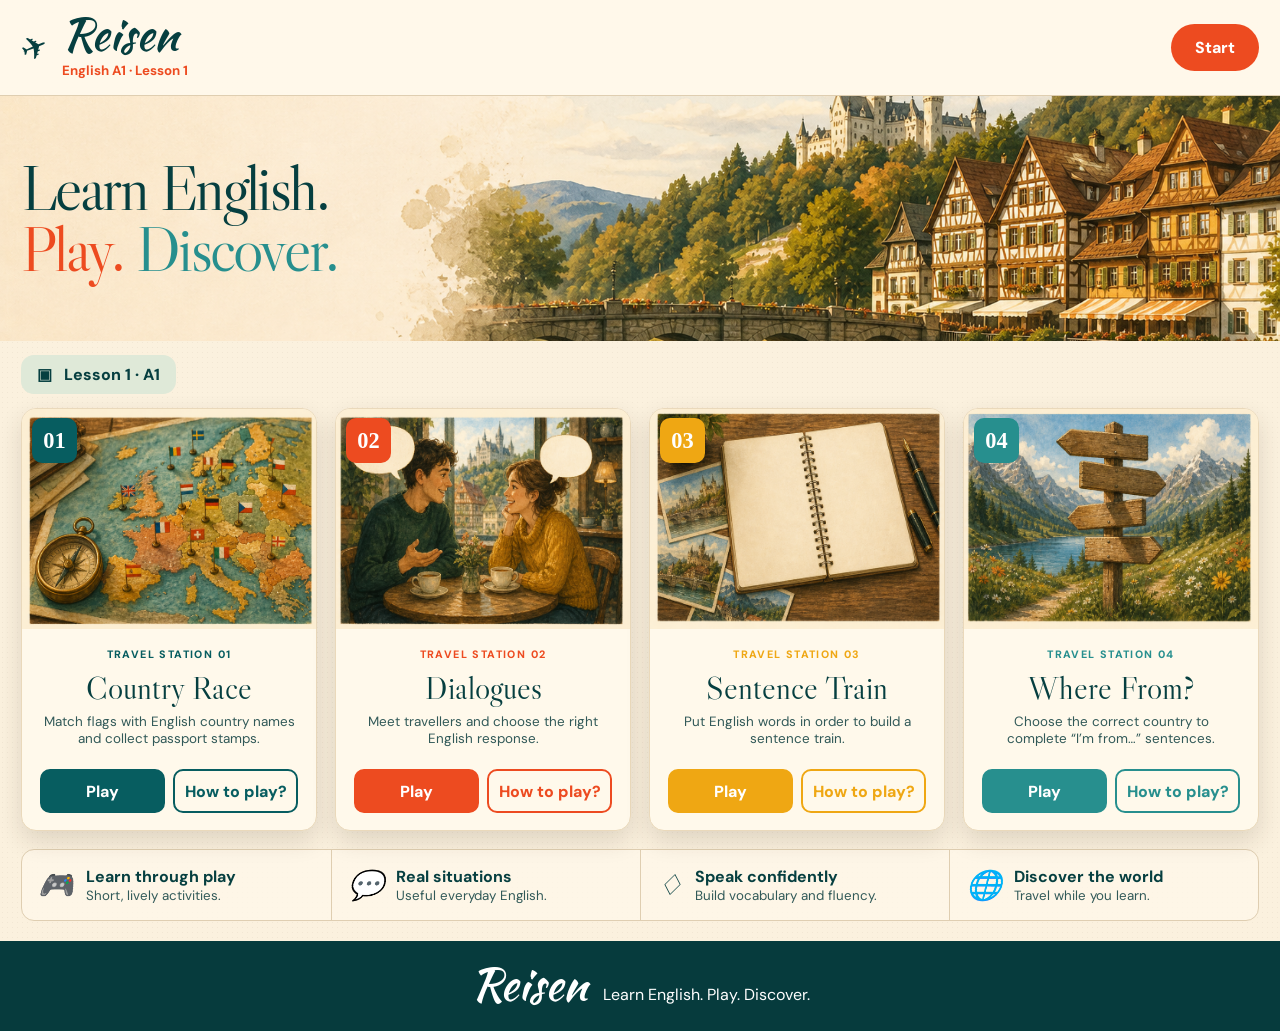
==== english-game/index.html @ 7abf274a "Implement Reisen English learning game" ====
<!doctype html><html lang="en"><head><meta charset="utf-8"><meta name="viewport" content="width=device-width,initial-scale=1"><title>Reisen — Learn English. Play. Discover.</title>
<style>
@import url('https://fonts.googleapis.com/css2?family=DM+Sans:wght@400;600;700;800&family=Libre+Caslon+Display&family=Kaushan+Script&display=swap');
:root{--ink:#063f40;--orange:#ed4b20;--gold:#efa713;--teal:#278f8e;--paper:#fbf1de;--cream:#fff9eb;--line:#dfceb1;--accent:#075d60;--shadow:0 10px 25px #32261424}*{box-sizing:border-box}body{margin:0;color:var(--ink);background:var(--paper);font-family:"DM Sans",sans-serif;background-image:radial-gradient(#5035140d .7px,transparent .7px);background-size:5px 5px}button,a{font:inherit}button{cursor:pointer}.wrap{width:min(1380px,calc(100% - 42px));margin:auto}.topbar{height:96px;border-bottom:1px solid var(--line);background:#fff9ebed}.nav{height:100%;display:flex;align-items:center;justify-content:space-between}.logo{display:flex;align-items:center;gap:14px;text-decoration:none;color:inherit}.plane{font-size:2rem;transform:rotate(-22deg)}.wordmark{font:2.8rem/.8 "Kaushan Script",cursive}.lesson{display:block;margin-top:7px;color:var(--orange);font-weight:700}.nav-start,.primary{border:0;border-radius:99px;color:white;background:var(--orange);padding:13px 24px;font-weight:800}.hero{height:245px;background:url('assets/reisen-town-hero.png') center/cover}.hero .wrap{height:100%;display:flex;align-items:center}.hero h1{margin:0;font:clamp(3rem,5vw,5.5rem)/.94 "Libre Caslon Display",serif;letter-spacing:-.04em}.hero em{color:var(--orange);font-style:normal}.hero span{color:var(--teal)}.level{display:inline-block;margin:14px 0;padding:9px 16px;border-radius:13px;background:#dfe9d8;font-weight:800}.games{display:grid;grid-template-columns:repeat(4,1fr);gap:18px}.card{position:relative;border:1px solid #ead9bb;border-radius:15px;background:var(--cream);box-shadow:var(--shadow);overflow:hidden}.num{position:absolute;z-index:2;top:9px;left:10px;display:grid;place-items:center;width:45px;height:45px;border-radius:10px;color:#fff;background:var(--card);font:700 1.4rem Georgia}.art{height:220px;background-image:url('assets/game-cards-sheet.png');background-size:200% 200%;background-position:var(--pos)}.card-body{padding:13px 18px 17px;text-align:center}.station{color:var(--card);font-size:.67rem;font-weight:800;letter-spacing:.13em}.card h2{margin:5px 0;font:2rem "Libre Caslon Display",serif}.card p{min-height:3.2em;margin:5px 0 13px;color:#315958;font-size:.84rem}.card-actions{display:grid;grid-template-columns:1fr 1fr;gap:8px}.card button{min-height:44px;border:2px solid var(--card);border-radius:10px;font-weight:800;background:transparent;color:var(--card)}.card button.play{color:#fff;background:var(--card)}.benefits{display:grid;grid-template-columns:repeat(4,1fr);margin:18px auto;border:1px solid var(--line);border-radius:13px;background:#fff9ebb8}.benefit{display:flex;gap:12px;align-items:center;padding:16px}.benefit+.benefit{border-left:1px solid var(--line)}.benefit i{font-size:1.8rem}.benefit small{display:block;color:#315958}.footer{margin-top:20px;padding:25px;text-align:center;color:#fff;background:#063b3d}.overlay{position:fixed;z-index:20;inset:0;display:grid;place-items:center;padding:18px;background:#032627a8}.overlay[hidden]{display:none}.modal,.game{width:min(760px,100%);max-height:calc(100vh - 36px);overflow:auto;border-radius:20px;background:var(--cream);box-shadow:0 25px 70px #0005}.modal{padding:28px}.modal h2,.game h1{font:2.5rem/1 "Libre Caslon Display",serif}.steps{display:grid;grid-template-columns:1fr 1fr;gap:10px}.steps div{padding:13px;border:1px solid var(--line);border-radius:12px;background:#fff}.steps b{color:var(--accent)}.modal-actions{display:flex;justify-content:flex-end;gap:10px;margin-top:18px}.secondary{border:2px solid var(--accent);border-radius:99px;color:var(--accent);background:transparent;padding:11px 20px;font-weight:800}.game-head{display:flex;align-items:center;justify-content:space-between;padding:18px 22px;color:#fff;background:var(--accent)}.game-head h1{margin:0;font-size:2rem}.close{border:1px solid #fff8;border-radius:50%;width:40px;height:40px;color:#fff;background:transparent;font-size:1.35rem}.game-body{padding:25px}.progress{height:10px;border-radius:9px;background:#ead9bb;overflow:hidden}.progress i{display:block;height:100%;width:0;background:var(--accent);transition:.3s}.score{display:flex;justify-content:space-between;margin:12px 0;font-weight:800}.prompt{min-height:120px;display:grid;place-items:center;text-align:center;margin:16px 0;padding:22px;border:1px solid var(--line);border-radius:16px;background:#fff}.prompt .flag{font-size:4rem}.prompt h2{margin:8px 0;font:2rem "Libre Caslon Display",serif}.answers{display:grid;grid-template-columns:1fr 1fr;gap:10px}.answers button,.word{min-height:50px;border:2px solid var(--accent);border-radius:11px;color:var(--ink);background:#fff;font-weight:700}.answers button.good{color:#fff;background:#278f62}.answers button.bad{color:#fff;background:#c74335}.feedback{min-height:28px;margin:15px 0 0;text-align:center;font-weight:800}.wordbank,.sentence{display:flex;flex-wrap:wrap;justify-content:center;gap:8px;min-height:62px;padding:10px;border:1px dashed var(--line);border-radius:12px}.sentence{margin-bottom:12px;background:#fff}.word{padding:9px 14px}.result{text-align:center;padding:35px}.result .trophy{font-size:4rem}.result h2{font:2.5rem "Libre Caslon Display",serif}.result-actions{display:flex;justify-content:center;gap:10px}.passport{display:flex;gap:8px;justify-content:center;flex-wrap:wrap;margin:12px}.stamp{padding:8px 12px;border:2px solid var(--accent);border-radius:50%;font-size:.75rem;font-weight:800}
@media(max-width:900px){.games{grid-template-columns:1fr 1fr}.benefits{grid-template-columns:1fr 1fr}.benefit:nth-child(3){border-left:0}}@media(max-width:560px){.wrap{width:calc(100% - 24px)}.topbar{height:78px}.wordmark{font-size:2.2rem}.lesson,.plane{display:none}.hero{height:310px;position:relative}.hero:after{content:"";position:absolute;inset:0;background:#fbf1dec4}.hero h1{position:relative;z-index:1;font-size:3.3rem}.games,.benefits,.answers,.steps{grid-template-columns:1fr}.benefit+.benefit{border-left:0;border-top:1px solid var(--line)}.art{height:240px}.card-actions{grid-template-columns:1fr}.modal-actions,.result-actions{flex-direction:column}}
</style></head><body>
<header class="topbar"><div class="nav wrap"><a class="logo" href="#"><span class="plane">✈</span><span><b class="wordmark">Reisen</b><small class="lesson">English A1 · Lesson 1</small></span></a><button class="nav-start" data-scroll>Start</button></div></header>
<main><section class="hero"><div class="wrap"><h1>Learn English.<br><em>Play.</em> <span>Discover.</span></h1></div></section><section class="wrap" id="games"><div class="level">▣ &nbsp; Lesson 1 · A1</div><div class="games">
<article class="card" style="--card:#075d60;--pos:0% 0%"><span class="num">01</span><div class="art"></div><div class="card-body"><span class="station">TRAVEL STATION 01</span><h2>Country Race</h2><p>Match flags with English country names and collect passport stamps.</p><div class="card-actions"><button class="play" data-game="country">Play</button><button data-help="country">How to play?</button></div></div></article>
<article class="card" style="--card:#ed4b20;--pos:100% 0%"><span class="num">02</span><div class="art"></div><div class="card-body"><span class="station">TRAVEL STATION 02</span><h2>Dialogues</h2><p>Meet travellers and choose the right English response.</p><div class="card-actions"><button class="play" data-game="dialogue">Play</button><button data-help="dialogue">How to play?</button></div></div></article>
<article class="card" style="--card:#efa713;--pos:0% 100%"><span class="num">03</span><div class="art"></div><div class="card-body"><span class="station">TRAVEL STATION 03</span><h2>Sentence Train</h2><p>Put English words in order to build a sentence train.</p><div class="card-actions"><button class="play" data-game="sentence">Play</button><button data-help="sentence">How to play?</button></div></div></article>
<article class="card" style="--card:#278f8e;--pos:100% 100%"><span class="num">04</span><div class="art"></div><div class="card-body"><span class="station">TRAVEL STATION 04</span><h2>Where From?</h2><p>Choose the correct country to complete “I’m from…” sentences.</p><div class="card-actions"><button class="play" data-game="origin">Play</button><button data-help="origin">How to play?</button></div></div></article>
</div></section><section class="benefits wrap"><div class="benefit"><i>🎮</i><div><b>Learn through play</b><small>Short, lively activities.</small></div></div><div class="benefit"><i>💬</i><div><b>Real situations</b><small>Useful everyday English.</small></div></div><div class="benefit"><i>♢</i><div><b>Speak confidently</b><small>Build vocabulary and fluency.</small></div></div><div class="benefit"><i>🌐</i><div><b>Discover the world</b><small>Travel while you learn.</small></div></div></section></main>
<footer class="footer"><b class="wordmark">Reisen</b>　Learn English. Play. Discover.</footer>
<div class="overlay" id="help" hidden><section class="modal" role="dialog" aria-modal="true"><h2 id="helpTitle"></h2><div class="steps" id="helpSteps"></div><p><b>Your goal:</b> <span id="helpGoal"></span></p><div class="modal-actions"><button class="secondary" data-close-help>Close</button><button class="primary" id="helpPlay">Start game</button></div></section></div>
<div class="overlay" id="gameOverlay" hidden><section class="game" role="dialog" aria-modal="true"><header class="game-head"><h1 id="gameTitle"></h1><button class="close" data-close-game aria-label="Close game">×</button></header><div class="game-body"><div class="progress"><i id="bar"></i></div><div class="score"><span id="round"></span><span>★ <b id="score">0</b></span></div><div id="playArea"></div></div></section></div>
<script>
const DATA={country:{title:'Country Race',accent:'#075d60',goal:'Name all nine countries and fill your passport.',steps:['Look at the flag.','Choose its English country name.','Build a correct-answer streak.','Collect every passport stamp.']},dialogue:{title:'Dialogues',accent:'#ed4b20',goal:'Complete ten short conversations.',steps:['Meet a new person.','Read what they say.','Choose the natural reply.','Continue to the next encounter.']},sentence:{title:'Sentence Train',accent:'#efa713',goal:'Build ten correct English sentences.',steps:['Read the instruction.','Choose words in order.','Check your sentence train.','Fix it or travel onward.']},origin:{title:'Where From?',accent:'#278f8e',goal:'Complete sentences about countries of origin.',steps:['Read the question.','Look at the flag.','Choose the correct sentence.','Load the suitcase and continue.']}};
const countries=[['🇩🇪','Germany'],['🇦🇹','Austria'],['🇨🇭','Switzerland'],['🇫🇷','France'],['🇪🇸','Spain'],['🇹🇷','Turkey'],['🇪🇷','Eritrea'],['🇿🇦','South Africa'],['🇺🇸','the USA']];
const dialogues=[['Hello!',['Hello!','Good night!','Goodbye!'],'Hello!'],['Good morning!',['Good morning!','Good evening!','Bye!'],'Good morning!'],['What is your name?',['My name is Anna.',"I’m from Spain.","I’m fine, thanks."],'My name is Anna.'],['Who are you?',["I’m Max.","I’m from Germany.",'Great!'],"I’m Max."],['Where are you from?',["I’m from Switzerland.","I’m Miriam.",'Not so good.'],"I’m from Switzerland."],['How are you?',["I’m very well, thanks.","I’m from France.",'Good morning!'],"I’m very well, thanks."],['Goodbye!',['Goodbye!','Hello!','Great!'],'Goodbye!']];
const sentences=['My name is Miriam.','I am Max.','I come from Germany.','I come from Austria.','She comes from France.','He comes from Spain.','I learn English.','This is Anna.','Where are you from?','How are you today?'];
let current='',items=[],index=0,points=0,streak=0,selected=[];const $=s=>document.querySelector(s),shuffle=a=>[...a].sort(()=>Math.random()-.5);
$('[data-scroll]').onclick=()=>$('#games').scrollIntoView({behavior:'smooth'});document.querySelectorAll('[data-help]').forEach(b=>b.onclick=()=>openHelp(b.dataset.help));document.querySelectorAll('[data-game]').forEach(b=>b.onclick=()=>start(b.dataset.game));
function openHelp(k){const d=DATA[k];current=k;$('#helpTitle').textContent=d.title;$('#helpSteps').innerHTML=d.steps.map((x,i)=>`<div><b>${String(i+1).padStart(2,'0')}</b><br>${x}</div>`).join('');$('#helpGoal').textContent=d.goal;$('#helpPlay').style.background=d.accent;$('#help').hidden=false}
$('[data-close-help]').onclick=()=>$('#help').hidden=true;$('#helpPlay').onclick=()=>{$('#help').hidden=true;start(current)};$('[data-close-game]').onclick=()=>$('#gameOverlay').hidden=true;
function start(k){current=k;index=points=streak=0;selected=[];items=k==='country'?shuffle(countries):k==='dialogue'?Array.from({length:10},()=>dialogues[Math.floor(Math.random()*dialogues.length)]):k==='sentence'?shuffle(sentences):shuffle(countries);document.documentElement.style.setProperty('--accent',DATA[k].accent);$('#gameTitle').textContent=DATA[k].title;$('#gameOverlay').hidden=false;render()}
function render(){if(index>=items.length)return finish();$('#bar').style.width=`${index/items.length*100}%`;$('#round').textContent=`Round ${index+1} / ${items.length}`;$('#score').textContent=points;selected=[];current==='country'?renderCountry():current==='dialogue'?renderDialogue():current==='sentence'?renderSentence():renderOrigin()}
function wrap(prompt,answers){$('#playArea').innerHTML=`<div class="prompt">${prompt}</div><div class="answers">${answers.map(x=>`<button>${x}</button>`).join('')}</div><div class="feedback"></div>`;return [...document.querySelectorAll('.answers button')]}
function renderCountry(){const item=items[index],wrong=shuffle(countries.filter(x=>x[1]!==item[1])).slice(0,3).map(x=>x[1]),btns=wrap(`<div><div class="flag">${item[0]}</div><h2>Which country is this?</h2></div>`,shuffle([item[1],...wrong]));btns.forEach(b=>b.onclick=()=>answer(b,b.textContent===item[1],item[1]))}
function renderDialogue(){const item=items[index],btns=wrap(`<div><div class="flag">💬</div><h2>${item[0]}</h2><p>What do you say?</p></div>`,shuffle(item[1]));btns.forEach(b=>b.onclick=()=>answer(b,b.textContent===item[2],item[2]))}
function renderOrigin(){const item=items[index],correct=`I’m from ${item[1]}.`,wrong=shuffle(countries.filter(x=>x[1]!==item[1])).slice(0,3).map(x=>`I’m from ${x[1]}.`),btns=wrap(`<div><div class="flag">${item[0]}</div><h2>Where are you from?</h2></div>`,shuffle([correct,...wrong]));btns.forEach(b=>b.onclick=()=>answer(b,b.textContent===correct,correct))}
function renderSentence(){const sentence=items[index],tokens=sentence.match(/[A-Za-z’']+|[.,!?]/g),words=shuffle(tokens.map((w,i)=>({w,i})));$('#playArea').innerHTML=`<div class="prompt"><div><div class="flag">🚂</div><h2>Build the sentence.</h2></div></div><div class="sentence" id="sentence"></div><div class="wordbank" id="wordbank"></div><div class="modal-actions"><button class="secondary" id="undo">Undo</button><button class="primary" id="check">Check train</button></div><div class="feedback"></div>`;words.forEach(o=>{const b=document.createElement('button');b.className='word';b.textContent=o.w;b.onclick=()=>{if(b.disabled)return;b.disabled=true;selected.push({o,b});drawSentence()};$('#wordbank').append(b)});$('#undo').onclick=()=>{const x=selected.pop();if(x)x.b.disabled=false;drawSentence()};$('#check').onclick=()=>{const built=selected.map(x=>x.o.w).join(' ').replace(/\s+([.,!?])/g,'$1');answer($('#check'),built===sentence,sentence)};drawSentence()}
function drawSentence(){$('#sentence').textContent=selected.length?selected.map(x=>x.o.w).join(' '):'Choose the word carriages in order…'}
function answer(btn,ok,correct){document.querySelectorAll('.answers button').forEach(b=>b.disabled=true);btn.classList.add(ok?'good':'bad');const f=$('.feedback');if(ok){const gain=100+streak*10;points+=gain;streak++;f.textContent=`✓ Correct! +${gain} points`}else{streak=0;f.textContent=`Not quite. The correct answer is: ${correct}`}$('#score').textContent=points;setTimeout(()=>{index++;render()},1000)}
function finish(){const key=`reisen-english-${current}-best`;localStorage.setItem(key,Math.max(points,+(localStorage.getItem(key)||0)));$('#bar').style.width='100%';$('#playArea').innerHTML=`<div class="result"><div class="trophy">🎉</div><h2>Travel station complete!</h2><p>You scored <b>${points}</b> points.</p><div class="passport">${items.slice(0,9).map((_,i)=>`<span class="stamp">STAMP ${String(i+1).padStart(2,'0')} ✓</span>`).join('')}</div><div class="result-actions"><button class="primary" id="again">Play again</button><button class="secondary" id="home">Back to games</button></div></div>`;$('#again').onclick=()=>start(current);$('#home').onclick=()=>$('#gameOverlay').hidden=true}
document.addEventListener('keydown',e=>{if(e.key==='Escape'){$('#help').hidden=true;$('#gameOverlay').hidden=true}});
</script></body></html>
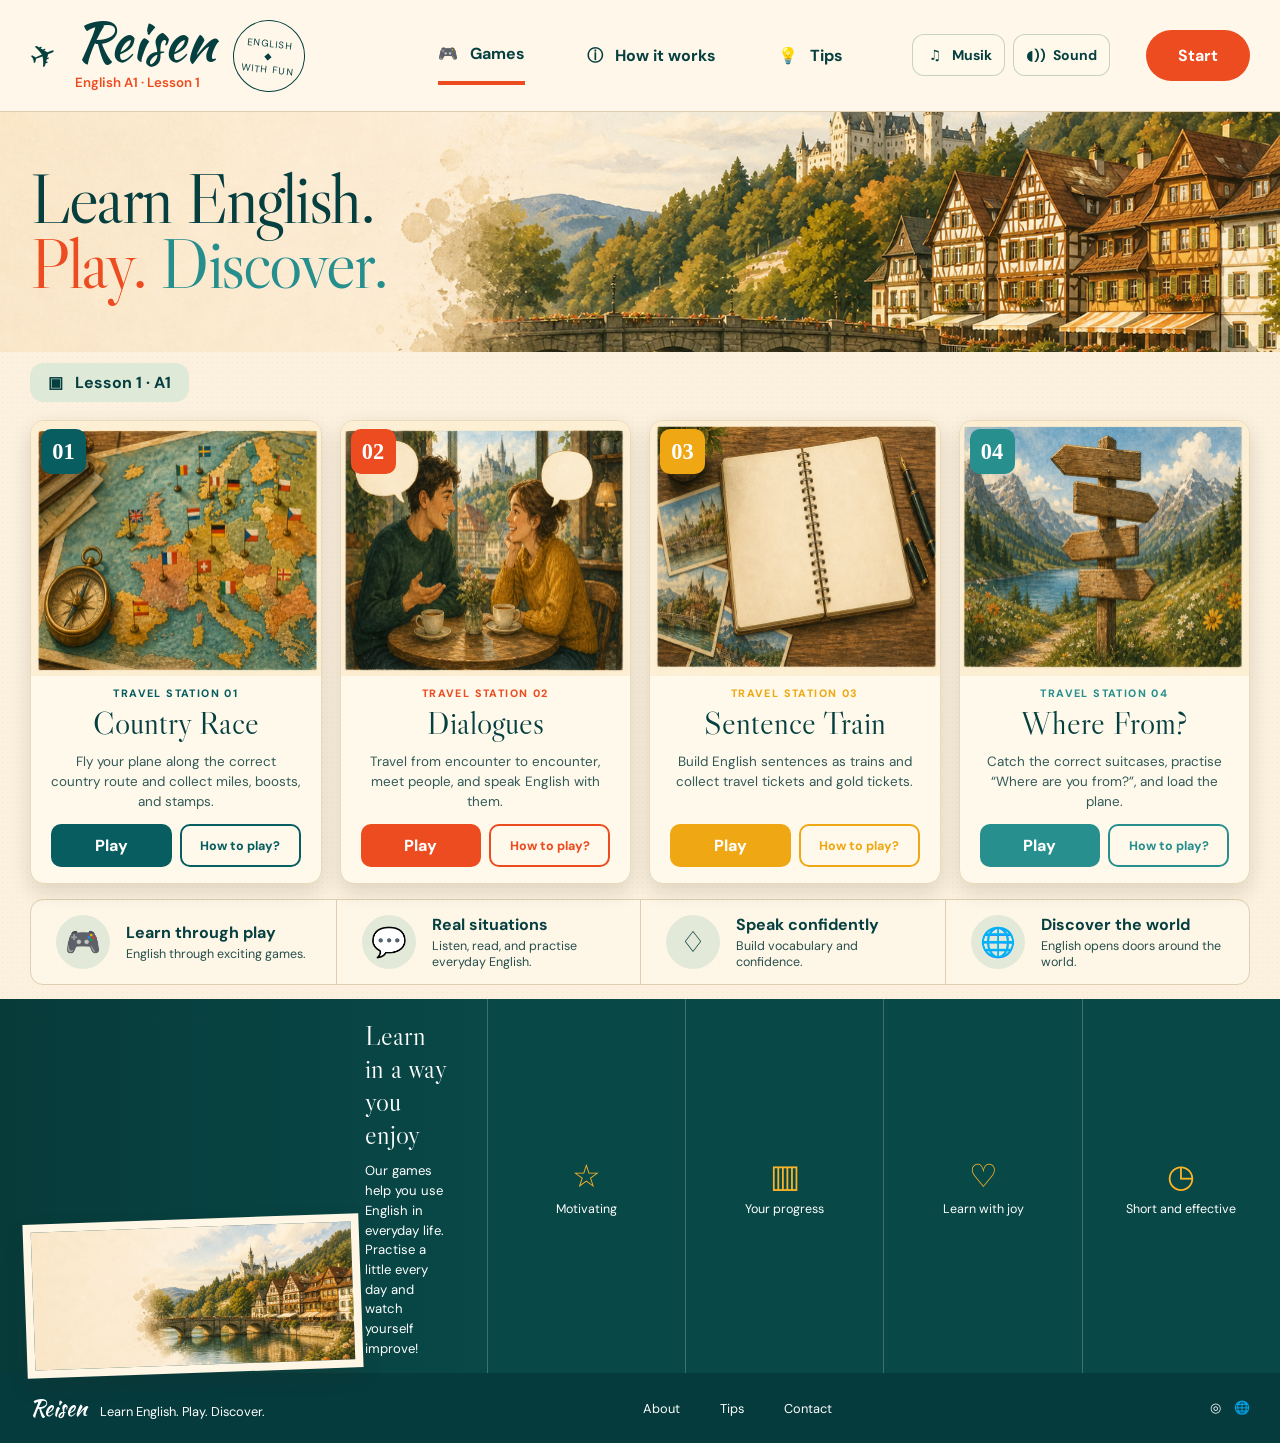
==== commit f83817b7: "Match original Spiele design and add English music games" ====
--- a/english-game/index.html
+++ b/english-game/index.html
@@ -1,37 +1,58 @@
-<!doctype html><html lang="en"><head><meta charset="utf-8"><meta name="viewport" content="width=device-width,initial-scale=1"><title>Reisen — Learn English. Play. Discover.</title>
+<!doctype html>
+<html lang="en">
+<head>
+<meta charset="utf-8"><meta name="viewport" content="width=device-width,initial-scale=1"><meta name="theme-color" content="#fbf1de">
+<title>Reisen — Learn English. Play. Discover.</title>
 <style>
-@import url('https://fonts.googleapis.com/css2?family=DM+Sans:wght@400;600;700;800&family=Libre+Caslon+Display&family=Kaushan+Script&display=swap');
-:root{--ink:#063f40;--orange:#ed4b20;--gold:#efa713;--teal:#278f8e;--paper:#fbf1de;--cream:#fff9eb;--line:#dfceb1;--accent:#075d60;--shadow:0 10px 25px #32261424}*{box-sizing:border-box}body{margin:0;color:var(--ink);background:var(--paper);font-family:"DM Sans",sans-serif;background-image:radial-gradient(#5035140d .7px,transparent .7px);background-size:5px 5px}button,a{font:inherit}button{cursor:pointer}.wrap{width:min(1380px,calc(100% - 42px));margin:auto}.topbar{height:96px;border-bottom:1px solid var(--line);background:#fff9ebed}.nav{height:100%;display:flex;align-items:center;justify-content:space-between}.logo{display:flex;align-items:center;gap:14px;text-decoration:none;color:inherit}.plane{font-size:2rem;transform:rotate(-22deg)}.wordmark{font:2.8rem/.8 "Kaushan Script",cursive}.lesson{display:block;margin-top:7px;color:var(--orange);font-weight:700}.nav-start,.primary{border:0;border-radius:99px;color:white;background:var(--orange);padding:13px 24px;font-weight:800}.hero{height:245px;background:url('assets/reisen-town-hero.png') center/cover}.hero .wrap{height:100%;display:flex;align-items:center}.hero h1{margin:0;font:clamp(3rem,5vw,5.5rem)/.94 "Libre Caslon Display",serif;letter-spacing:-.04em}.hero em{color:var(--orange);font-style:normal}.hero span{color:var(--teal)}.level{display:inline-block;margin:14px 0;padding:9px 16px;border-radius:13px;background:#dfe9d8;font-weight:800}.games{display:grid;grid-template-columns:repeat(4,1fr);gap:18px}.card{position:relative;border:1px solid #ead9bb;border-radius:15px;background:var(--cream);box-shadow:var(--shadow);overflow:hidden}.num{position:absolute;z-index:2;top:9px;left:10px;display:grid;place-items:center;width:45px;height:45px;border-radius:10px;color:#fff;background:var(--card);font:700 1.4rem Georgia}.art{height:220px;background-image:url('assets/game-cards-sheet.png');background-size:200% 200%;background-position:var(--pos)}.card-body{padding:13px 18px 17px;text-align:center}.station{color:var(--card);font-size:.67rem;font-weight:800;letter-spacing:.13em}.card h2{margin:5px 0;font:2rem "Libre Caslon Display",serif}.card p{min-height:3.2em;margin:5px 0 13px;color:#315958;font-size:.84rem}.card-actions{display:grid;grid-template-columns:1fr 1fr;gap:8px}.card button{min-height:44px;border:2px solid var(--card);border-radius:10px;font-weight:800;background:transparent;color:var(--card)}.card button.play{color:#fff;background:var(--card)}.benefits{display:grid;grid-template-columns:repeat(4,1fr);margin:18px auto;border:1px solid var(--line);border-radius:13px;background:#fff9ebb8}.benefit{display:flex;gap:12px;align-items:center;padding:16px}.benefit+.benefit{border-left:1px solid var(--line)}.benefit i{font-size:1.8rem}.benefit small{display:block;color:#315958}.footer{margin-top:20px;padding:25px;text-align:center;color:#fff;background:#063b3d}.overlay{position:fixed;z-index:20;inset:0;display:grid;place-items:center;padding:18px;background:#032627a8}.overlay[hidden]{display:none}.modal,.game{width:min(760px,100%);max-height:calc(100vh - 36px);overflow:auto;border-radius:20px;background:var(--cream);box-shadow:0 25px 70px #0005}.modal{padding:28px}.modal h2,.game h1{font:2.5rem/1 "Libre Caslon Display",serif}.steps{display:grid;grid-template-columns:1fr 1fr;gap:10px}.steps div{padding:13px;border:1px solid var(--line);border-radius:12px;background:#fff}.steps b{color:var(--accent)}.modal-actions{display:flex;justify-content:flex-end;gap:10px;margin-top:18px}.secondary{border:2px solid var(--accent);border-radius:99px;color:var(--accent);background:transparent;padding:11px 20px;font-weight:800}.game-head{display:flex;align-items:center;justify-content:space-between;padding:18px 22px;color:#fff;background:var(--accent)}.game-head h1{margin:0;font-size:2rem}.close{border:1px solid #fff8;border-radius:50%;width:40px;height:40px;color:#fff;background:transparent;font-size:1.35rem}.game-body{padding:25px}.progress{height:10px;border-radius:9px;background:#ead9bb;overflow:hidden}.progress i{display:block;height:100%;width:0;background:var(--accent);transition:.3s}.score{display:flex;justify-content:space-between;margin:12px 0;font-weight:800}.prompt{min-height:120px;display:grid;place-items:center;text-align:center;margin:16px 0;padding:22px;border:1px solid var(--line);border-radius:16px;background:#fff}.prompt .flag{font-size:4rem}.prompt h2{margin:8px 0;font:2rem "Libre Caslon Display",serif}.answers{display:grid;grid-template-columns:1fr 1fr;gap:10px}.answers button,.word{min-height:50px;border:2px solid var(--accent);border-radius:11px;color:var(--ink);background:#fff;font-weight:700}.answers button.good{color:#fff;background:#278f62}.answers button.bad{color:#fff;background:#c74335}.feedback{min-height:28px;margin:15px 0 0;text-align:center;font-weight:800}.wordbank,.sentence{display:flex;flex-wrap:wrap;justify-content:center;gap:8px;min-height:62px;padding:10px;border:1px dashed var(--line);border-radius:12px}.sentence{margin-bottom:12px;background:#fff}.word{padding:9px 14px}.result{text-align:center;padding:35px}.result .trophy{font-size:4rem}.result h2{font:2.5rem "Libre Caslon Display",serif}.result-actions{display:flex;justify-content:center;gap:10px}.passport{display:flex;gap:8px;justify-content:center;flex-wrap:wrap;margin:12px}.stamp{padding:8px 12px;border:2px solid var(--accent);border-radius:50%;font-size:.75rem;font-weight:800}
-@media(max-width:900px){.games{grid-template-columns:1fr 1fr}.benefits{grid-template-columns:1fr 1fr}.benefit:nth-child(3){border-left:0}}@media(max-width:560px){.wrap{width:calc(100% - 24px)}.topbar{height:78px}.wordmark{font-size:2.2rem}.lesson,.plane{display:none}.hero{height:310px;position:relative}.hero:after{content:"";position:absolute;inset:0;background:#fbf1dec4}.hero h1{position:relative;z-index:1;font-size:3.3rem}.games,.benefits,.answers,.steps{grid-template-columns:1fr}.benefit+.benefit{border-left:0;border-top:1px solid var(--line)}.art{height:240px}.card-actions{grid-template-columns:1fr}.modal-actions,.result-actions{flex-direction:column}}
-</style></head><body>
-<header class="topbar"><div class="nav wrap"><a class="logo" href="#"><span class="plane">✈</span><span><b class="wordmark">Reisen</b><small class="lesson">English A1 · Lesson 1</small></span></a><button class="nav-start" data-scroll>Start</button></div></header>
-<main><section class="hero"><div class="wrap"><h1>Learn English.<br><em>Play.</em> <span>Discover.</span></h1></div></section><section class="wrap" id="games"><div class="level">▣ &nbsp; Lesson 1 · A1</div><div class="games">
-<article class="card" style="--card:#075d60;--pos:0% 0%"><span class="num">01</span><div class="art"></div><div class="card-body"><span class="station">TRAVEL STATION 01</span><h2>Country Race</h2><p>Match flags with English country names and collect passport stamps.</p><div class="card-actions"><button class="play" data-game="country">Play</button><button data-help="country">How to play?</button></div></div></article>
-<article class="card" style="--card:#ed4b20;--pos:100% 0%"><span class="num">02</span><div class="art"></div><div class="card-body"><span class="station">TRAVEL STATION 02</span><h2>Dialogues</h2><p>Meet travellers and choose the right English response.</p><div class="card-actions"><button class="play" data-game="dialogue">Play</button><button data-help="dialogue">How to play?</button></div></div></article>
-<article class="card" style="--card:#efa713;--pos:0% 100%"><span class="num">03</span><div class="art"></div><div class="card-body"><span class="station">TRAVEL STATION 03</span><h2>Sentence Train</h2><p>Put English words in order to build a sentence train.</p><div class="card-actions"><button class="play" data-game="sentence">Play</button><button data-help="sentence">How to play?</button></div></div></article>
-<article class="card" style="--card:#278f8e;--pos:100% 100%"><span class="num">04</span><div class="art"></div><div class="card-body"><span class="station">TRAVEL STATION 04</span><h2>Where From?</h2><p>Choose the correct country to complete “I’m from…” sentences.</p><div class="card-actions"><button class="play" data-game="origin">Play</button><button data-help="origin">How to play?</button></div></div></article>
-</div></section><section class="benefits wrap"><div class="benefit"><i>🎮</i><div><b>Learn through play</b><small>Short, lively activities.</small></div></div><div class="benefit"><i>💬</i><div><b>Real situations</b><small>Useful everyday English.</small></div></div><div class="benefit"><i>♢</i><div><b>Speak confidently</b><small>Build vocabulary and fluency.</small></div></div><div class="benefit"><i>🌐</i><div><b>Discover the world</b><small>Travel while you learn.</small></div></div></section></main>
-<footer class="footer"><b class="wordmark">Reisen</b>　Learn English. Play. Discover.</footer>
-<div class="overlay" id="help" hidden><section class="modal" role="dialog" aria-modal="true"><h2 id="helpTitle"></h2><div class="steps" id="helpSteps"></div><p><b>Your goal:</b> <span id="helpGoal"></span></p><div class="modal-actions"><button class="secondary" data-close-help>Close</button><button class="primary" id="helpPlay">Start game</button></div></section></div>
-<div class="overlay" id="gameOverlay" hidden><section class="game" role="dialog" aria-modal="true"><header class="game-head"><h1 id="gameTitle"></h1><button class="close" data-close-game aria-label="Close game">×</button></header><div class="game-body"><div class="progress"><i id="bar"></i></div><div class="score"><span id="round"></span><span>★ <b id="score">0</b></span></div><div id="playArea"></div></div></section></div>
+@import url('https://fonts.googleapis.com/css2?family=DM+Sans:wght@400;500;600;700;800&family=Libre+Caslon+Display&family=Kaushan+Script&display=swap');
+:root{--ink:#063f40;--orange:#ed4b20;--gold:#f1a710;--teal:#268f8d;--paper:#fbf1de;--cream:#fff9eb;--line:#dfceb1;--shadow:0 8px 20px rgba(50,38,20,.14)}*{box-sizing:border-box}html{scroll-behavior:smooth}body{margin:0;color:var(--ink);background:var(--paper);font-family:"DM Sans",sans-serif;background-image:radial-gradient(rgba(80,53,20,.05) .7px,transparent .7px);background-size:5px 5px}a{color:inherit}a,button{-webkit-tap-highlight-color:transparent}:focus-visible{outline:3px solid var(--orange);outline-offset:3px}.wrap{width:min(1440px,calc(100% - 60px));margin:auto}.skip{position:fixed;z-index:20;top:10px;left:10px;transform:translateY(-160%);padding:10px 16px;border-radius:20px;background:#fff}.skip:focus{transform:none}
+.topbar{height:112px;border-bottom:1px solid var(--line);background:rgba(255,249,235,.9)}.nav{height:100%;display:grid;grid-template-columns:1fr auto 1fr;align-items:center}.logo{display:flex;align-items:center;gap:18px;text-decoration:none}.plane{font-size:2rem;transform:rotate(-22deg)}.wordmark{font:3.4rem/.8 "Kaushan Script",cursive}.lesson{display:block;margin-top:8px;color:var(--orange);font-weight:600}.seal{display:grid;place-items:center;width:72px;height:72px;border:1.5px solid var(--ink);border-radius:50%;font-size:.6rem;letter-spacing:.12em;text-align:center;transform:rotate(6deg)}.links{display:flex;align-items:center;gap:62px;font-weight:700}.links a{text-decoration:none;padding:17px 0}.links a:first-child{border-bottom:4px solid var(--orange)}.nav-start{justify-self:end;padding:15px 32px;border-radius:99px;color:#fff;background:var(--orange);font-weight:700;text-decoration:none}
+.hero{height:240px;background:url("assets/reisen-town-hero.png") center/cover}.hero .wrap{height:100%;display:flex;align-items:center}.hero h1{width:52%;margin:0;font:clamp(3.6rem,5.5vw,6rem)/.92 "Libre Caslon Display",Georgia,serif;letter-spacing:-.035em}.hero h1 em{color:var(--orange);font-style:normal}.hero h1 span{color:var(--teal)}
+.games-section{padding:0 0 15px;margin-top:-1px}.level{display:inline-flex;align-items:center;gap:12px;margin:12px 0 18px;padding:9px 18px;border-radius:14px;background:#dfe9d8;font-weight:700}.games{display:grid;grid-template-columns:repeat(4,1fr);gap:18px}.card{position:relative;display:flex;flex-direction:column;min-width:0;border:1px solid #ead9bb;border-radius:14px;background:var(--cream);box-shadow:var(--shadow);overflow:hidden;text-decoration:none;transition:.25s}.card:hover{transform:translateY(-6px);box-shadow:0 16px 28px rgba(50,38,20,.2)}.num{position:absolute;z-index:2;top:8px;left:10px;display:grid;place-items:center;width:45px;height:45px;border-radius:10px;color:#fff;background:var(--accent);font:700 1.4rem Georgia}.art{height:255px;background-image:url("assets/game-cards-sheet.png");background-size:200% 200%;background-position:var(--pos)}.card-body{padding:8px 26px 16px;text-align:center}.card h2{margin:0 0 9px;font:2rem "Libre Caslon Display",Georgia,serif}.play{display:flex;justify-content:center;align-items:center;gap:40px;padding:10px;border-radius:10px;color:#fff;background:var(--accent);font-weight:700}
+.benefits{display:grid;grid-template-columns:repeat(4,1fr);margin:0 auto 14px;border:1px solid var(--line);border-radius:13px;background:rgba(255,249,235,.7)}.benefit{display:flex;align-items:center;gap:16px;padding:14px 25px}.benefit+.benefit{border-left:1px solid var(--line)}.benefit i{display:grid;place-items:center;flex:0 0 54px;height:54px;border-radius:50%;background:#e3e9d9;font-style:normal;font-size:1.8rem}.benefit strong,.benefit span{display:block}.benefit span{margin-top:3px;font-size:.78rem;color:#264e4d}
+.banner{display:grid;grid-template-columns:1.35fr repeat(4,.55fr);min-height:125px;color:#fff;background:#084847}.banner-copy{position:relative;padding:20px 40px 15px 365px;background:linear-gradient(90deg,rgba(0,0,0,.18),transparent)}.banner-copy:before{content:"";position:absolute;left:25px;bottom:0;width:320px;height:138px;background:url("assets/reisen-town-hero.png") 72% center/cover;border:8px solid #fff6e5;transform:rotate(-2deg);box-shadow:var(--shadow)}.banner h2{margin:0 0 10px;font:1.7rem "Libre Caslon Display",serif}.banner p{margin:0;font-size:.82rem;line-height:1.5}.stat{display:grid;place-items:center;text-align:center;border-left:1px solid rgba(255,255,255,.22);color:#fff}.stat i{display:block;color:#ffb427;font-style:normal;font-size:2rem}.stat span{font-size:.78rem}.footer{display:flex;align-items:center;justify-content:space-between;min-height:70px;padding:0 max(30px,calc((100% - 1380px)/2));color:#fff;background:#063b3d;font-size:.8rem}.footer-brand{font:1.4rem "Kaushan Script",cursive}.footer nav{display:flex;gap:40px}.footer a{text-decoration:none}
+@media(max-width:1100px){.links{gap:28px}.seal{display:none}.games{grid-template-columns:1fr 1fr}.hero{height:300px}.hero h1{width:65%}.banner{grid-template-columns:1fr repeat(2,.4fr)}.stat:nth-last-child(-n+2){display:none}.banner-copy{padding-left:300px}.banner-copy:before{width:250px}}
+@media(max-width:680px){.wrap{width:calc(100% - 28px)}.topbar{height:84px}.nav{grid-template-columns:1fr auto}.wordmark{font-size:2.2rem}.lesson,.links,.plane{display:none}.nav-start{padding:11px 18px}.hero{height:390px;background-position:65% center;position:relative}.hero:after{content:"";position:absolute;inset:0;background:linear-gradient(180deg,rgba(251,241,222,.97),rgba(251,241,222,.72) 60%,transparent)}.hero h1{position:relative;z-index:1;width:100%;align-self:flex-start;margin-top:45px;font-size:3.5rem}.level{margin-top:16px}.games{grid-template-columns:1fr}.art{height:280px}.benefits{grid-template-columns:1fr 1fr}.benefit{padding:12px}.benefit:nth-child(3){border-left:0;border-top:1px solid var(--line)}.benefit:nth-child(4){border-top:1px solid var(--line)}.benefit span{display:none}.banner{display:block}.banner-copy{padding:30px 24px 180px}.banner-copy:before{left:24px;width:calc(100% - 48px);height:160px}.stat{display:none}.footer{flex-direction:column;gap:16px;padding:25px}.footer nav{gap:18px}}
+@media(prefers-reduced-motion:reduce){html{scroll-behavior:auto}.card{transition:none}}
+.station{margin-bottom:3px;color:var(--accent);font-size:.67rem;font-weight:800;letter-spacing:.13em}.card-body{display:flex;flex:1;flex-direction:column;padding:10px 20px 16px}.card-desc{min-height:3.15em;margin:0 0 12px;color:#315958;font-size:.84rem;line-height:1.5}.card-actions{display:grid;grid-template-columns:1fr 1fr;gap:8px;margin-top:auto}.card-cta{display:flex;min-height:42px;align-items:center;justify-content:center;padding:9px 8px;border:2px solid var(--accent);border-radius:10px;font-weight:800;text-decoration:none;cursor:pointer}.card-cta.primary{color:#fff;background:var(--accent)}.card-cta.secondary{color:var(--accent);background:#fff9eb;font:800 .78rem/1.15 "DM Sans",sans-serif}.card-cta:hover{filter:brightness(.96)}
+.instructions-overlay{position:fixed;z-index:2000;inset:0;display:grid;place-items:center;padding:20px;background:rgba(3,38,39,.62)}.instructions-overlay[hidden]{display:none}.instructions-modal{position:relative;width:min(680px,100%);max-height:calc(100svh - 40px);overflow:auto;padding:28px;border:1px solid #dfceb1;border-radius:18px;background:var(--cream);box-shadow:0 24px 70px rgba(0,0,0,.3)}.modal-close{position:absolute;top:14px;right:14px;width:42px;height:42px;border:1px solid var(--line);border-radius:50%;background:#fff;color:var(--ink);font-size:1.5rem;cursor:pointer}.modal-head{display:grid;grid-template-columns:64px 1fr;align-items:center;gap:15px;padding-right:38px}.modal-icon{display:grid;place-items:center;width:64px;height:64px;border-radius:15px;color:#fff;background:var(--modal-accent);font-size:1.65rem;font-weight:800}.modal-head .station{color:var(--modal-accent)}.modal-head h2{margin:2px 0 0;font:2.4rem/1 "Libre Caslon Display",Georgia,serif}.instructions-modal h3{margin:22px 0 12px;font:1.45rem "Libre Caslon Display",Georgia,serif}.instruction-steps{display:grid;grid-template-columns:repeat(2,1fr);gap:10px}.instruction-step{display:grid;grid-template-columns:38px 1fr;gap:10px;padding:13px;border:1px solid #ead9bb;border-radius:12px;background:#fff}.instruction-step b{display:grid;place-items:center;width:34px;height:34px;border-radius:9px;color:#fff;background:var(--modal-accent)}.instruction-step strong,.instruction-step span{display:block}.instruction-step span{margin-top:3px;color:#315958;font-size:.85rem;line-height:1.35}.modal-goal{margin:14px 0;padding:13px 16px;border-left:5px solid var(--gold);border-radius:8px;background:#fff1c9}.modal-goal strong,.modal-goal span{display:block}.modal-goal span{margin-top:3px}.modal-actions{display:flex;justify-content:flex-end;gap:10px;margin-top:18px}.modal-action{min-height:44px;padding:11px 20px;border:2px solid var(--modal-accent);border-radius:10px;font-weight:800;text-decoration:none;cursor:pointer}.modal-action.primary{color:#fff;background:var(--modal-accent)}.modal-action.secondary{color:var(--modal-accent);background:transparent}
+@media(max-width:680px){.card-desc{min-height:0}.card-actions{grid-template-columns:1fr}.instructions-overlay{padding:10px}.instructions-modal{max-height:calc(100svh - 20px);padding:22px 16px}.modal-head{grid-template-columns:52px 1fr}.modal-icon{width:52px;height:52px}.modal-head h2{font-size:2rem}.instruction-steps{grid-template-columns:1fr}.modal-actions{flex-direction:column}.modal-action{width:100%;text-align:center}}
+</style>
+<link rel="stylesheet" href="assets/reisen-audio.css">
+<link rel="stylesheet" href="assets/mobile-fit.css?v=mobile-9">
+</head>
+<body data-music-theme="home">
+<a class="skip" href="#spiele">Skip to games</a>
+<header class="topbar"><div class="nav wrap"><a class="logo" href="#"><span class="plane">✈</span><span><b class="wordmark">Reisen</b><small class="lesson">English A1 · Lesson 1</small></span><span class="seal">ENGLISH<br>◆<br>WITH FUN</span></a><nav class="links" aria-label="Main navigation"><a href="#spiele">🎮 &nbsp; Games</a><a href="#so-gehts">ⓘ &nbsp; How it works</a><a href="#tipps">💡 &nbsp; Tips</a></nav><a class="nav-start" href="#spiele">Start</a></div></header>
+<main>
+<section class="hero"><div class="wrap"><h1>Learn English.<br><em>Play.</em> <span>Discover.</span></h1></div></section>
+<section class="games-section wrap" id="spiele"><div class="level">▣ &nbsp; Lesson 1 · A1</div><div class="games">
+<a class="card" href="CountryMap/index.html" style="--accent:#075d60;--pos:0% 0%"><span class="num">01</span><div class="art"></div><div class="card-body"><h2>Country Map</h2><span class="play">Start game　→</span></div></a>
+<a class="card" href="Dialoge/index.html" style="--accent:#ed4b20;--pos:100% 0%"><span class="num">02</span><div class="art"></div><div class="card-body"><h2>Dialogues</h2><span class="play">Start game　→</span></div></a>
+<a class="card" href="Saetze/index.html" style="--accent:#efa713;--pos:0% 100%"><span class="num">03</span><div class="art"></div><div class="card-body"><h2>Sentence Train</h2><span class="play">Start game　→</span></div></a>
+<a class="card" href="Woher/index.html" style="--accent:#278f8e;--pos:100% 100%"><span class="num">04</span><div class="art"></div><div class="card-body"><h2>Where From?</h2><span class="play">Start game　→</span></div></a>
+</div></section>
+<section class="benefits wrap" id="so-gehts"><div class="benefit"><i>🎮</i><div><strong>Learn through play</strong><span>English through exciting games.</span></div></div><div class="benefit"><i>💬</i><div><strong>Real situations</strong><span>Listen, read, and practise everyday English.</span></div></div><div class="benefit"><i>♢</i><div><strong>Speak confidently</strong><span>Build vocabulary and confidence.</span></div></div><div class="benefit"><i>🌐</i><div><strong>Discover the world</strong><span>English opens doors around the world.</span></div></div></section>
+<section class="banner" id="tipps"><div class="banner-copy"><h2>Learn in a way you enjoy</h2><p>Our games help you use English in everyday life.<br>Practise a little every day and watch yourself improve!</p></div><div class="stat"><div><i>☆</i><span>Motivating</span></div></div><div class="stat"><div><i>▥</i><span>Your progress</span></div></div><div class="stat"><div><i>♡</i><span>Learn with joy</span></div></div><div class="stat"><div><i>◷</i><span>Short and effective</span></div></div></section>
+</main>
+<footer class="footer"><span><b class="footer-brand">Reisen</b>　Learn English. Play. Discover.</span><nav><a href="#so-gehts">About</a><a href="#tipps">Tips</a><a href="mailto:hallo@reisen.de">Contact</a></nav><span>◎　🌐</span></footer>
+<div id="instructionsOverlay" class="instructions-overlay" hidden><section class="instructions-modal" role="dialog" aria-modal="true" aria-labelledby="instructionsTitle"><button id="instructionsCloseIcon" class="modal-close" type="button" aria-label="Close instructions">×</button><div class="modal-head"><div id="instructionsIcon" class="modal-icon" aria-hidden="true"></div><div><span id="instructionsStation" class="station"></span><h2 id="instructionsTitle"></h2></div></div><h3>How to play</h3><div id="instructionsSteps" class="instruction-steps"></div><div class="modal-goal"><strong>Your goal</strong><span id="instructionsGoal"></span></div><p>Play, collect travel points, and fill your passport.</p><div class="modal-actions"><button id="instructionsClose" class="modal-action secondary" type="button">Close</button><a id="instructionsStart" class="modal-action primary" href="#">Start game</a></div></section></div>
+<script src="assets/reisen-audio.js"></script><script>ReisenAudio.init()</script>
 <script>
-const DATA={country:{title:'Country Race',accent:'#075d60',goal:'Name all nine countries and fill your passport.',steps:['Look at the flag.','Choose its English country name.','Build a correct-answer streak.','Collect every passport stamp.']},dialogue:{title:'Dialogues',accent:'#ed4b20',goal:'Complete ten short conversations.',steps:['Meet a new person.','Read what they say.','Choose the natural reply.','Continue to the next encounter.']},sentence:{title:'Sentence Train',accent:'#efa713',goal:'Build ten correct English sentences.',steps:['Read the instruction.','Choose words in order.','Check your sentence train.','Fix it or travel onward.']},origin:{title:'Where From?',accent:'#278f8e',goal:'Complete sentences about countries of origin.',steps:['Read the question.','Look at the flag.','Choose the correct sentence.','Load the suitcase and continue.']}};
-const countries=[['🇩🇪','Germany'],['🇦🇹','Austria'],['🇨🇭','Switzerland'],['🇫🇷','France'],['🇪🇸','Spain'],['🇹🇷','Turkey'],['🇪🇷','Eritrea'],['🇿🇦','South Africa'],['🇺🇸','the USA']];
-const dialogues=[['Hello!',['Hello!','Good night!','Goodbye!'],'Hello!'],['Good morning!',['Good morning!','Good evening!','Bye!'],'Good morning!'],['What is your name?',['My name is Anna.',"I’m from Spain.","I’m fine, thanks."],'My name is Anna.'],['Who are you?',["I’m Max.","I’m from Germany.",'Great!'],"I’m Max."],['Where are you from?',["I’m from Switzerland.","I’m Miriam.",'Not so good.'],"I’m from Switzerland."],['How are you?',["I’m very well, thanks.","I’m from France.",'Good morning!'],"I’m very well, thanks."],['Goodbye!',['Goodbye!','Hello!','Great!'],'Goodbye!']];
-const sentences=['My name is Miriam.','I am Max.','I come from Germany.','I come from Austria.','She comes from France.','He comes from Spain.','I learn English.','This is Anna.','Where are you from?','How are you today?'];
-let current='',items=[],index=0,points=0,streak=0,selected=[];const $=s=>document.querySelector(s),shuffle=a=>[...a].sort(()=>Math.random()-.5);
-$('[data-scroll]').onclick=()=>$('#games').scrollIntoView({behavior:'smooth'});document.querySelectorAll('[data-help]').forEach(b=>b.onclick=()=>openHelp(b.dataset.help));document.querySelectorAll('[data-game]').forEach(b=>b.onclick=()=>start(b.dataset.game));
-function openHelp(k){const d=DATA[k];current=k;$('#helpTitle').textContent=d.title;$('#helpSteps').innerHTML=d.steps.map((x,i)=>`<div><b>${String(i+1).padStart(2,'0')}</b><br>${x}</div>`).join('');$('#helpGoal').textContent=d.goal;$('#helpPlay').style.background=d.accent;$('#help').hidden=false}
-$('[data-close-help]').onclick=()=>$('#help').hidden=true;$('#helpPlay').onclick=()=>{$('#help').hidden=true;start(current)};$('[data-close-game]').onclick=()=>$('#gameOverlay').hidden=true;
-function start(k){current=k;index=points=streak=0;selected=[];items=k==='country'?shuffle(countries):k==='dialogue'?Array.from({length:10},()=>dialogues[Math.floor(Math.random()*dialogues.length)]):k==='sentence'?shuffle(sentences):shuffle(countries);document.documentElement.style.setProperty('--accent',DATA[k].accent);$('#gameTitle').textContent=DATA[k].title;$('#gameOverlay').hidden=false;render()}
-function render(){if(index>=items.length)return finish();$('#bar').style.width=`${index/items.length*100}%`;$('#round').textContent=`Round ${index+1} / ${items.length}`;$('#score').textContent=points;selected=[];current==='country'?renderCountry():current==='dialogue'?renderDialogue():current==='sentence'?renderSentence():renderOrigin()}
-function wrap(prompt,answers){$('#playArea').innerHTML=`<div class="prompt">${prompt}</div><div class="answers">${answers.map(x=>`<button>${x}</button>`).join('')}</div><div class="feedback"></div>`;return [...document.querySelectorAll('.answers button')]}
-function renderCountry(){const item=items[index],wrong=shuffle(countries.filter(x=>x[1]!==item[1])).slice(0,3).map(x=>x[1]),btns=wrap(`<div><div class="flag">${item[0]}</div><h2>Which country is this?</h2></div>`,shuffle([item[1],...wrong]));btns.forEach(b=>b.onclick=()=>answer(b,b.textContent===item[1],item[1]))}
-function renderDialogue(){const item=items[index],btns=wrap(`<div><div class="flag">💬</div><h2>${item[0]}</h2><p>What do you say?</p></div>`,shuffle(item[1]));btns.forEach(b=>b.onclick=()=>answer(b,b.textContent===item[2],item[2]))}
-function renderOrigin(){const item=items[index],correct=`I’m from ${item[1]}.`,wrong=shuffle(countries.filter(x=>x[1]!==item[1])).slice(0,3).map(x=>`I’m from ${x[1]}.`),btns=wrap(`<div><div class="flag">${item[0]}</div><h2>Where are you from?</h2></div>`,shuffle([correct,...wrong]));btns.forEach(b=>b.onclick=()=>answer(b,b.textContent===correct,correct))}
-function renderSentence(){const sentence=items[index],tokens=sentence.match(/[A-Za-z’']+|[.,!?]/g),words=shuffle(tokens.map((w,i)=>({w,i})));$('#playArea').innerHTML=`<div class="prompt"><div><div class="flag">🚂</div><h2>Build the sentence.</h2></div></div><div class="sentence" id="sentence"></div><div class="wordbank" id="wordbank"></div><div class="modal-actions"><button class="secondary" id="undo">Undo</button><button class="primary" id="check">Check train</button></div><div class="feedback"></div>`;words.forEach(o=>{const b=document.createElement('button');b.className='word';b.textContent=o.w;b.onclick=()=>{if(b.disabled)return;b.disabled=true;selected.push({o,b});drawSentence()};$('#wordbank').append(b)});$('#undo').onclick=()=>{const x=selected.pop();if(x)x.b.disabled=false;drawSentence()};$('#check').onclick=()=>{const built=selected.map(x=>x.o.w).join(' ').replace(/\s+([.,!?])/g,'$1');answer($('#check'),built===sentence,sentence)};drawSentence()}
-function drawSentence(){$('#sentence').textContent=selected.length?selected.map(x=>x.o.w).join(' '):'Choose the word carriages in order…'}
-function answer(btn,ok,correct){document.querySelectorAll('.answers button').forEach(b=>b.disabled=true);btn.classList.add(ok?'good':'bad');const f=$('.feedback');if(ok){const gain=100+streak*10;points+=gain;streak++;f.textContent=`✓ Correct! +${gain} points`}else{streak=0;f.textContent=`Not quite. The correct answer is: ${correct}`}$('#score').textContent=points;setTimeout(()=>{index++;render()},1000)}
-function finish(){const key=`reisen-english-${current}-best`;localStorage.setItem(key,Math.max(points,+(localStorage.getItem(key)||0)));$('#bar').style.width='100%';$('#playArea').innerHTML=`<div class="result"><div class="trophy">🎉</div><h2>Travel station complete!</h2><p>You scored <b>${points}</b> points.</p><div class="passport">${items.slice(0,9).map((_,i)=>`<span class="stamp">STAMP ${String(i+1).padStart(2,'0')} ✓</span>`).join('')}</div><div class="result-actions"><button class="primary" id="again">Play again</button><button class="secondary" id="home">Back to games</button></div></div>`;$('#again').onclick=()=>start(current);$('#home').onclick=()=>$('#gameOverlay').hidden=true}
-document.addEventListener('keydown',e=>{if(e.key==='Escape'){$('#help').hidden=true;$('#gameOverlay').hidden=true}});
-</script></body></html>
+const GAME_INFO={
+ countryMap:{station:'TRAVEL STATION 01',title:'Country Race',visual:'url("CountryMap/assets/country-map/compass.svg") center/72% no-repeat',accent:'#075d60',href:'CountryMap/index.html',description:'Fly your plane along the correct country route and collect miles, boosts, and stamps.',goal:'Visit all nine countries and collect their passport stamps.',steps:[['Look at the flag.','It shows your next destination.'],['Choose a route.','Tap a country gate or steer with ← → or A / D.'],['Watch the approach.','After the flight you will see whether you chose the correct gate.'],['Build a streak.','Three correct flights activate a boost; there is no time pressure.']]},
+ dialoge:{station:'TRAVEL STATION 02',title:'Dialogues',visual:'url("Dialoge/assets/dialoge/characters/encounters-sprite.png") 0 0/400% 200% no-repeat',accent:'#ed4b20',href:'Dialoge/index.html',description:'Travel from encounter to encounter, meet people, and speak English with them.',goal:'Collect encounters with new people and reach the destination.',steps:[['Travel to the encounter.','Your traveller meets the next person.'],['Listen or read.','A person speaks to you. You can listen to the dialogue.'],['Choose your reply.','Choose the natural English reply.'],['Travel onward.','Collect encounters and open the route to the destination.']]},
+ saetze:{station:'TRAVEL STATION 03',title:'Sentence Train',visual:'url("Saetze/assets/saetze/satz-puzzle-icon.svg") center/72% no-repeat',accent:'#efa713',href:'Saetze/index.html',description:'Build English sentences as trains and collect travel tickets and gold tickets.',goal:'Send your sentence trains on their way and collect every ticket.',steps:[['Choose the words.','Tap the correct word carriages.'],['Build the sentence train.','Connect the carriages to the engine in the correct order.'],['Check the train.','The signal shows whether your English sentence is correct.'],['Travel onward.','A correct train departs and earns you a travel ticket.']]},
+ woher:{station:'TRAVEL STATION 04',title:'Where From?',visual:'url("Woher/assets/woher/passport-control.svg") center/82% no-repeat',accent:'#278f8e',href:'Woher/index.html',description:'Catch the correct suitcases, practise “Where are you from?”, and load the plane.',goal:'Catch matching suitcases and bring the luggage to the plane.',steps:[['Look at the target.','The target shows which origin sentence you need.'],['Read the suitcase.','The country and flag help you decide.'],['Move the luggage cart.','Catch the correct suitcases and avoid the wrong ones.'],['Load the plane.','In later rounds, scan sentences or build luggage tags.']]}
+};
+(function(){
+ const keys=['countryMap','dialoge','saetze','woher'];
+ document.querySelectorAll('.games .card').forEach((card,i)=>{const info=GAME_INFO[keys[i]],art=card.querySelector('.art'),num=card.querySelector('.num');if(!info||!art)return;const article=document.createElement('article');article.className='card';article.setAttribute('style',card.getAttribute('style')||'');if(num)article.append(num);article.append(art);const body=document.createElement('div');body.className='card-body';body.innerHTML=`<span class="station">${info.station}</span><h2>${info.title}</h2><p class="card-desc">${info.description}</p><div class="card-actions"><a class="card-cta primary" href="${info.href}">Play</a><button class="card-cta secondary" type="button" data-game-info="${keys[i]}">How to play?</button></div>`;article.append(body);card.replaceWith(article)});
+ const overlay=document.getElementById('instructionsOverlay'),modal=overlay.querySelector('.instructions-modal'),title=document.getElementById('instructionsTitle'),station=document.getElementById('instructionsStation'),icon=document.getElementById('instructionsIcon'),steps=document.getElementById('instructionsSteps'),goal=document.getElementById('instructionsGoal'),start=document.getElementById('instructionsStart');let opener=null;
+ function focusables(){return [...modal.querySelectorAll('button,a[href],[tabindex]:not([tabindex="-1"])')].filter(x=>!x.disabled)}
+ function open(game,button){const info=GAME_INFO[game];if(!info)return;opener=button;title.textContent=info.title;station.textContent=info.station;icon.textContent='';icon.style.background=info.accent+' '+info.visual;modal.style.setProperty('--modal-accent',info.accent);steps.innerHTML=info.steps.map((s,i)=>`<article class="instruction-step"><b>${String(i+1).padStart(2,'0')}</b><div><strong>${s[0]}</strong><span>${s[1]}</span></div></article>`).join('');goal.textContent=info.goal;start.href=info.href;overlay.hidden=false;document.body.style.overflow='hidden';document.getElementById('instructionsCloseIcon').focus()}
+ function close(){if(overlay.hidden)return;overlay.hidden=true;document.body.style.overflow='';opener?.focus();opener=null}
+ document.querySelectorAll('[data-game-info]').forEach(b=>b.addEventListener('click',()=>open(b.dataset.gameInfo,b)));document.getElementById('instructionsCloseIcon').addEventListener('click',close);document.getElementById('instructionsClose').addEventListener('click',close);overlay.addEventListener('click',e=>{if(e.target===overlay)close()});document.addEventListener('keydown',e=>{if(overlay.hidden)return;if(e.key==='Escape'){e.preventDefault();close();return}if(e.key==='Tab'){const list=focusables(),first=list[0],last=list[list.length-1];if(e.shiftKey&&document.activeElement===first){e.preventDefault();last.focus()}else if(!e.shiftKey&&document.activeElement===last){e.preventDefault();first.focus()}}})
+})();
+</script>
+</body></html>
--- a/english-game/assets/reisen-audio.css
+++ b/english-game/assets/reisen-audio.css
@@ -0,0 +1,4 @@
+.reisen-audio-controls{display:flex;align-items:center;gap:8px;position:relative}.reisen-audio-button{display:inline-flex;align-items:center;justify-content:center;gap:7px;min-height:42px;padding:8px 12px;border:1px solid rgba(6,63,64,.22);border-radius:12px;background:#fff9eb;color:#063f40;font:700 14px/1 "DM Sans",system-ui,sans-serif;cursor:pointer}.reisen-audio-button:hover{background:#fff}.reisen-audio-button[aria-pressed="false"] .reisen-audio-icon{opacity:.55}.reisen-audio-icon{width:20px;height:20px;display:inline-grid;place-items:center}.reisen-audio-popover{position:absolute;z-index:1000;top:calc(100% + 10px);right:0;width:240px;padding:15px;border:1px solid #dfceb1;border-radius:14px;background:#fff9eb;color:#063f40;box-shadow:0 12px 30px rgba(35,30,20,.2);font:600 14px/1.35 "DM Sans",system-ui,sans-serif}.reisen-audio-popover[hidden]{display:none}.reisen-audio-popover label{display:block;margin-bottom:8px}.reisen-audio-popover input[type="range"]{width:100%;accent-color:#ed4b20}.reisen-audio-volume-row{display:flex;justify-content:space-between;gap:12px}.reisen-audio-home{position:absolute;right:max(18px,calc((100% - 1380px)/2));top:34px;z-index:5}.global-header .reisen-audio-controls,.head-actions .reisen-audio-controls{flex:0 0 auto}.global-header .reisen-audio-button,.head-actions .reisen-audio-button{min-width:44px;padding:8px}.global-header .reisen-audio-label,.head-actions .reisen-audio-label{display:none}
+@media(max-width:680px){.reisen-audio-home{top:22px;right:14px}.reisen-audio-home .reisen-audio-label{display:none}.reisen-audio-button{min-width:42px;padding:8px}.reisen-audio-popover{position:fixed;top:74px;right:12px;width:min(240px,calc(100vw - 24px))}}
+.reisen-audio-home{right:max(170px,calc((100% - 1380px)/2 + 150px))}
+@media(max-width:680px){.reisen-audio-home{top:21px;right:105px}.reisen-audio-button{min-width:38px;padding:7px}}
--- a/english-game/assets/mobile-fit.css
+++ b/english-game/assets/mobile-fit.css
@@ -0,0 +1,257 @@
+/* Phone viewport layout: keep each active screen inside the visible viewport. */
+@media (max-width:600px){
+  html,body{width:100%;min-width:0!important;max-width:100%;overflow-x:hidden;overscroll-behavior-x:none}
+  body{min-height:100dvh}
+  img,svg,canvas{max-width:100%}
+  main,.app,.reisen-shell,.reise-main,.reise-screen,.screen,.center-column,.question-column{min-width:0;max-width:100%}
+  button,a{touch-action:manipulation}
+  .reisen-audio-popover{max-height:calc(100dvh - 84px);overflow:auto}
+
+  /* Homepage */
+  body[data-music-theme="home"] .topbar{height:60px}
+  body[data-music-theme="home"] .nav{height:60px}
+  body[data-music-theme="home"] .wordmark{font-size:1.8rem}
+  body[data-music-theme="home"] .nav-start{padding:8px 12px;font-size:.78rem}
+  body[data-music-theme="home"] .reisen-audio-home{top:10px!important;right:82px!important;left:auto!important;gap:3px}
+  body[data-music-theme="home"] .reisen-audio-button{width:34px;min-width:34px;min-height:38px;padding:5px}
+  body[data-music-theme="home"] .hero,body[data-music-theme="home"] .level,body[data-music-theme="home"] .benefits,body[data-music-theme="home"] .banner,body[data-music-theme="home"] .footer{display:none}
+  body[data-music-theme="home"] main{height:calc(100dvh - 60px);overflow-x:hidden;overflow-y:auto}
+  body[data-music-theme="home"] .games-section{height:100%;padding:6px 0;margin:0}
+  body[data-music-theme="home"] .games{width:100%;height:100%;grid-template-columns:repeat(2,minmax(0,1fr));grid-template-rows:repeat(2,minmax(0,1fr));gap:6px}
+  body[data-music-theme="home"] .card{min-height:0;border-radius:10px;transform:none!important}
+  body[data-music-theme="home"] .num{top:5px;left:5px;width:30px;height:30px;border-radius:7px;font-size:.9rem}
+  body[data-music-theme="home"] .art{height:auto;min-height:0;flex:1 1 42%;background-size:200% 200%}
+  body[data-music-theme="home"] .card-body{flex:0 1 auto;min-height:0;padding:5px 6px 7px}
+  body[data-music-theme="home"] .station{font-size:.48rem;letter-spacing:.06em}
+  body[data-music-theme="home"] .card h2{margin:1px 0 3px;font-size:clamp(.95rem,4.5vw,1.25rem)}
+  body[data-music-theme="home"] .card-desc{min-height:0;margin:0 0 4px;font-size:clamp(.56rem,2.4vw,.68rem);line-height:1.2;display:-webkit-box;-webkit-box-orient:vertical;-webkit-line-clamp:2;overflow:hidden}
+  body[data-music-theme="home"] .card-actions{min-width:0;grid-template-columns:minmax(0,1fr);gap:3px}
+  body[data-music-theme="home"] .card-cta{width:100%;min-width:0;min-height:29px;padding:3px 1px;border-width:1px;border-radius:7px;font-size:.65rem;white-space:nowrap;overflow:hidden}
+  body[data-music-theme="home"] .card-cta.secondary{font-size:.58rem}
+  body[data-music-theme="home"] .instructions-overlay{padding:6px}
+  body[data-music-theme="home"] .instructions-modal{max-height:calc(100dvh - 12px);padding:14px 12px}
+  body[data-music-theme="home"] .modal-head{grid-template-columns:42px 1fr;gap:8px}
+  body[data-music-theme="home"] .modal-icon{width:42px;height:42px}
+  body[data-music-theme="home"] .modal-head h2{font-size:1.5rem}
+  body[data-music-theme="home"] .instructions-modal h3{margin:8px 0 6px;font-size:1.1rem}
+  body[data-music-theme="home"] .instruction-steps{gap:5px}
+  body[data-music-theme="home"] .instruction-step{grid-template-columns:28px 1fr;gap:6px;padding:6px}
+  body[data-music-theme="home"] .instruction-step b{width:26px;height:26px;font-size:.7rem}
+  body[data-music-theme="home"] .instruction-step strong{font-size:.77rem}
+  body[data-music-theme="home"] .instruction-step span{font-size:.68rem;line-height:1.2}
+  body[data-music-theme="home"] .modal-goal{margin:6px 0;padding:7px 10px;font-size:.72rem}
+  body[data-music-theme="home"] .instructions-modal>p{display:none}
+  body[data-music-theme="home"] .modal-actions{margin-top:7px;gap:5px;flex-direction:row}
+  body[data-music-theme="home"] .modal-action{min-height:38px;padding:7px 10px;font-size:.76rem}
+
+  /* Shared game chrome */
+  body:not([data-music-theme="home"]) .global-header,body[data-music-theme="countryMap"] .reisen-header{height:58px!important;min-height:58px!important;max-height:58px!important;padding:4px 7px!important;overflow:visible}
+  body:not([data-music-theme="home"]) .brand b,body:not([data-music-theme="home"]) .logo{font-size:25px!important}
+  body:not([data-music-theme="home"]) .brand small,body:not([data-music-theme="home"]) .logo small,body[data-music-theme="countryMap"] .reise-brand:after{display:none!important}
+  body:not([data-music-theme="home"]) .global-stat,body:not([data-music-theme="home"]) .head-cell:not(.logo-cell):not(.head-actions),body[data-music-theme="countryMap"] .reise-station,body[data-music-theme="countryMap"] .reise-tools>span{display:none!important}
+  body:not([data-music-theme="home"]) .reisen-audio-button{width:36px;min-width:36px;min-height:38px;height:38px;padding:4px}
+  body:not([data-music-theme="home"]) .reisen-audio-controls{gap:3px}
+  body:not([data-music-theme="home"]) .reisen-audio-label{display:none!important}
+  body:not([data-music-theme="home"]) .square-btn,body:not([data-music-theme="home"]) .icon-btn{width:40px!important;min-width:40px!important;height:40px!important}
+  body:not([data-music-theme="home"]) .journey,body:not([data-music-theme="home"]) .bottom-route{display:none!important}
+  body:not([data-music-theme="home"]) .overlay{padding:6px!important}
+  body:not([data-music-theme="home"]) .modal{max-height:calc(100dvh - 12px)!important;overflow:auto;padding:14px!important}
+
+  /* Country Map */
+  body[data-music-theme="countryMap"] .reisen-header{display:flex!important;align-items:center!important;gap:4px!important}
+  body[data-music-theme="countryMap"] .reisen-header__stat,body[data-music-theme="countryMap"] .reisen-header__action--passport{display:none!important}
+  body[data-music-theme="countryMap"] .reisen-header__actions{display:flex!important;align-items:center!important;gap:3px!important;margin-left:auto!important;min-width:0!important}
+  body[data-music-theme="countryMap"] .reisen-header__action{width:40px!important;min-width:40px!important;height:40px!important;min-height:40px!important;padding:4px!important}
+  body[data-music-theme="countryMap"] .reisen-header__action span{display:none!important}
+  body[data-music-theme="countryMap"] .reise-brand{font-size:1.35rem}
+  body[data-music-theme="countryMap"] .reise-main{width:100%;height:calc(100dvh - 58px);padding:5px!important;overflow-x:hidden;overflow-y:auto}
+  body[data-music-theme="countryMap"] .reise-screen{min-height:100%;height:auto;overflow:visible}
+  body[data-music-theme="countryMap"] .start-layout{height:100%;display:block}
+  body[data-music-theme="countryMap"] .map-card{display:none}
+  body[data-music-theme="countryMap"] .intro-card{height:100%;min-height:0;padding:14px!important;display:flex;flex-direction:column;justify-content:center}
+  body[data-music-theme="countryMap"] .intro-card h1{font-size:clamp(1.7rem,8vw,2.4rem);margin:6px 0}
+  body[data-music-theme="countryMap"] .button-row{display:grid;grid-template-columns:1fr;gap:5px}
+  body[data-music-theme="countryMap"] .button-row>*{width:100%;min-width:0}
+  body[data-music-theme="countryMap"] .status-grid{grid-template-columns:1fr 1fr;gap:5px;margin:6px 0}
+  body[data-music-theme="countryMap"] .status-grid>*{padding:6px!important}
+  body[data-music-theme="countryMap"] .play-layout{height:100%;display:block}
+  body[data-music-theme="countryMap"] .journey-panel,body[data-music-theme="countryMap"] .passport-side{display:none!important}
+  body[data-music-theme="countryMap"] .question-column{height:100%;display:flex;flex-direction:column}
+  body[data-music-theme="countryMap"] .mission-route{height:42px;min-height:42px;margin:0 0 4px;padding:4px 7px;grid-template-columns:100px 1fr}
+  body[data-music-theme="countryMap"] .mission-route>span{padding:5px;font-size:.72rem}
+  body[data-music-theme="countryMap"] .quiz-card{flex:1;min-height:0;padding:7px 10px;border-width:4px;overflow:visible}
+  body[data-music-theme="countryMap"] .quiz-card h2{margin:3px 0;font-size:1.15rem}
+  body[data-music-theme="countryMap"] .reise-flag-wrap{width:min(190px,55%);margin:4px auto}
+  body[data-music-theme="countryMap"] .reise-answers{grid-template-columns:1fr 1fr;gap:5px;margin-top:5px}
+  body[data-music-theme="countryMap"] .reise-answer{min-height:42px;padding:5px;font-size:.82rem}
+  body[data-music-theme="countryMap"] .reise-feedback{min-height:0;margin:4px 0;padding:5px;font-size:.75rem}
+  body[data-music-theme="countryMap"] .game-footer{margin-top:4px;gap:5px}
+  body[data-music-theme="countryMap"] .game-footer>span{padding:5px;font-size:.7rem}
+  body[data-music-theme="countryMap"] .reise-button{min-height:38px;padding:6px 10px}
+
+  /* Dialoge */
+  body[data-music-theme="dialoge"] .app{height:100dvh;padding:0!important;overflow:hidden}
+  body[data-music-theme="dialoge"] main{height:calc(100dvh - 58px);overflow-x:hidden;overflow-y:auto}
+  body[data-music-theme="dialoge"] .screen{min-height:100%;height:auto;overflow:visible}
+  body[data-music-theme="dialoge"] .start-screen{min-height:0;padding:5px}
+  body[data-music-theme="dialoge"] .start-ticket{width:100%;height:100%;min-height:0;padding:14px 12px 42%;justify-content:center}
+  body[data-music-theme="dialoge"] .start-ticket:after{left:12px;right:12px;bottom:10px;height:38%;border-width:4px}
+  body[data-music-theme="dialoge"] .start-ticket h1{font-size:2rem;margin:5px 0}
+  body[data-music-theme="dialoge"] .start-ticket h2{margin:0 0 5px}
+  body[data-music-theme="dialoge"] .start-ticket p:not(.eyebrow){font-size:.82rem;line-height:1.25;margin:4px 0}
+  body[data-music-theme="dialoge"] .start-ticket>*{max-width:100%;overflow-wrap:anywhere}
+  body[data-music-theme="dialoge"] .mission-strip{height:38px;margin:3px;padding:3px 7px}
+  body[data-music-theme="dialoge"] .game-layout{height:calc(100% - 44px);display:block}
+  body[data-music-theme="dialoge"] .left-panel,body[data-music-theme="dialoge"] .right-column{display:none!important}
+  body[data-music-theme="dialoge"] .center-column{height:100%;display:flex;flex-direction:column}
+  body[data-music-theme="dialoge"] .question-card{flex:1;min-height:0;padding:6px 9px;overflow:hidden}
+  body[data-music-theme="dialoge"] .question-card>h2,body[data-music-theme="dialoge"] .instruction{display:none}
+  body[data-music-theme="dialoge"] .question-top{min-height:34px}
+  body[data-music-theme="dialoge"] .listen-btn{padding:6px 9px}
+  body[data-music-theme="dialoge"] .speech-row{gap:5px;margin:3px 0}
+  body[data-music-theme="dialoge"] .avatar{width:45px;height:45px}
+  body[data-music-theme="dialoge"] .speech{padding:8px 10px;font-size:.9rem}
+  body[data-music-theme="dialoge"] .answers{gap:5px;margin-top:6px}
+  body[data-music-theme="dialoge"] .answer{min-height:42px;padding:6px 32px 6px 39px;font-size:.82rem}
+  body[data-music-theme="dialoge"] .answer:before{left:10px;width:19px;height:19px}
+  body[data-music-theme="dialoge"] .feedback.good,body[data-music-theme="dialoge"] .feedback.bad{margin-top:4px;padding:5px;font-size:.72rem}
+  body[data-music-theme="dialoge"] .controls{height:82px;margin:3px;gap:4px;display:grid;grid-template-columns:1fr 1fr}
+  body[data-music-theme="dialoge"] .button{min-height:38px;padding:3px 6px;font-size:.72rem;border-radius:8px}
+
+  /* Sätze */
+  body[data-music-theme="saetze"] .app{height:100dvh;padding:0!important;overflow:hidden}
+  body[data-music-theme="saetze"] main{height:calc(100dvh - 58px);overflow-x:hidden;overflow-y:auto}
+  body[data-music-theme="saetze"] .screen{min-height:100%;height:auto;overflow:visible}
+  body[data-music-theme="saetze"] .start-screen{padding:5px}
+  body[data-music-theme="saetze"] .start-ticket{width:100%;height:100%;padding:12px;display:flex;align-items:center;justify-content:center;overflow:hidden}
+  body[data-music-theme="saetze"] .start-preview{display:none}
+  body[data-music-theme="saetze"] .start-copy{width:100%;min-width:0;text-align:center;overflow:hidden;overflow-wrap:anywhere}
+  body[data-music-theme="saetze"] .start-copy h1{font-size:2rem;margin:4px 0}
+  body[data-music-theme="saetze"] .start-copy h2,body[data-music-theme="saetze"] .start-copy p{margin:4px 0}
+  body[data-music-theme="saetze"] .mission-steps{gap:3px;margin:5px 0}
+  body[data-music-theme="saetze"] .mission-strip{height:42px;margin:3px;padding:4px;grid-template-columns:90px 1fr}
+  body[data-music-theme="saetze"] .game-layout{height:calc(100% - 48px);display:block}
+  body[data-music-theme="saetze"] .left-panel,body[data-music-theme="saetze"] .right-column{display:none!important}
+  body[data-music-theme="saetze"] .center-column{height:100%}
+  body[data-music-theme="saetze"] .puzzle-card{height:100%;min-height:0;padding:7px 9px;border-width:4px;overflow:hidden}
+  body[data-music-theme="saetze"] .puzzle-card h2{margin:3px 0;font-size:1rem}
+  body[data-music-theme="saetze"] .task-copy,body[data-music-theme="saetze"] .grammar-note{font-size:.7rem;margin:3px 0}
+  body[data-music-theme="saetze"] .answer-zone{min-height:50px;padding:4px;gap:4px}
+  body[data-music-theme="saetze"] .word-bank{gap:4px;margin:5px 0}
+  body[data-music-theme="saetze"] .word-piece{padding:6px 8px;font-size:.76rem}
+  body[data-music-theme="saetze"] .controls{gap:4px;margin-top:4px;display:grid;grid-template-columns:1fr 1fr}
+  body[data-music-theme="saetze"] .button{min-height:36px;padding:4px 6px;font-size:.7rem}
+  body[data-music-theme="saetze"] .feedback{margin-top:4px;padding:5px;font-size:.7rem}
+
+  /* Woher */
+  body[data-music-theme="woher"] .reisen-shell{height:100dvh;min-height:0;overflow:hidden}
+  body[data-music-theme="woher"] .global-header{grid-template-columns:1fr auto!important}
+  body[data-music-theme="woher"] .logo-cell{grid-column:auto;border:0}
+  body[data-music-theme="woher"] .head-actions{display:flex!important}
+  body[data-music-theme="woher"] .case-route{height:42px;margin:3px;padding:3px 7px;border-radius:9px}
+  body[data-music-theme="woher"] .route-title{font-size:.72rem}
+  body[data-music-theme="woher"] .station-layout{height:calc(100dvh - 103px);padding:3px 5px;display:block;overflow-x:hidden;overflow-y:auto}
+  body[data-music-theme="woher"] .left-panel,body[data-music-theme="woher"] .right-panel{display:none!important}
+  body[data-music-theme="woher"] .center-card{height:100%;min-height:0;border-width:4px;overflow:hidden}
+  body[data-music-theme="woher"] .case-inner{height:100%;padding:6px 8px;overflow:hidden}
+  body[data-music-theme="woher"] .task-badge,body[data-music-theme="woher"] .mystery-chip{padding:5px 7px;font-size:.66rem}
+  body[data-music-theme="woher"] .prompt-wrap{padding:2px}
+  body[data-music-theme="woher"] .prompt-wrap h2{font-size:1.1rem;margin:4px 0}
+  body[data-music-theme="woher"] .prompt-wrap p{font-size:.7rem}
+  body[data-music-theme="woher"] .context-row{gap:7px;margin:4px auto}
+  body[data-music-theme="woher"] .person-badge,body[data-music-theme="woher"] .case-emblem{width:52px;height:52px}
+  body[data-music-theme="woher"] .country-card{gap:5px;padding:4px 7px;font-size:.78rem}
+  body[data-music-theme="woher"] .flag-art,body[data-music-theme="woher"] .flag-image{width:46px!important;height:31px}
+  body[data-music-theme="woher"] .sentence{padding:7px;font-size:1rem}
+  body[data-music-theme="woher"] .choices{grid-template-columns:1fr 1fr;gap:5px;margin-top:6px}
+  body[data-music-theme="woher"] .choice{min-height:42px;padding:5px 7px;font-size:.75rem}
+  body[data-music-theme="woher"] .choice .num{width:22px;height:22px;margin-right:4px}
+  body[data-music-theme="woher"] .builder-answer{min-height:46px;padding:4px}
+  body[data-music-theme="woher"] .word-bank{gap:4px;margin:5px 0}
+  body[data-music-theme="woher"] .word{padding:6px 8px;font-size:.74rem}
+  body[data-music-theme="woher"] .builder-actions{margin-top:5px!important;gap:4px}
+  body[data-music-theme="woher"] .btn{padding:7px 8px;font-size:.7rem}
+  body[data-music-theme="woher"] .feedback{margin-top:5px;padding:6px;font-size:.7rem}
+  body[data-music-theme="woher"] .feedback-title{font-size:.9rem}
+  body[data-music-theme="woher"] .feedback.good .feedback-actions{position:static;transform:none;width:auto;padding:4px;grid-template-columns:1fr 1fr}
+  body[data-music-theme="woher"] .modal .start-pass{height:95px}
+  body[data-music-theme="woher"] .modal .intro-steps{grid-template-columns:repeat(3,minmax(0,1fr));gap:4px;margin:8px 0}
+  body[data-music-theme="woher"] .modal .intro-steps div{min-width:0;max-width:100%;padding:5px 1px;font-size:.58rem;overflow:hidden;overflow-wrap:anywhere;word-break:break-word}
+  body[data-music-theme="woher"] .modal .intro-asset{width:34px;height:34px}
+
+  /* Koffer-Chaos: override the legacy Woher card layout loaded after game CSS. */
+  body[data-music-theme="woher"]{height:100dvh!important;min-height:0!important;overflow:hidden!important}
+  body[data-music-theme="woher"] .reisen-shell{height:100dvh!important;min-height:0!important;overflow:hidden!important}
+  body[data-music-theme="woher"] .case-route{height:42px!important;min-height:42px!important;margin:3px!important;padding:3px 7px!important}
+  body[data-music-theme="woher"] .station-layout.baggage-world{height:calc(100dvh - 103px)!important;min-height:0!important;padding:3px 5px!important;display:flex!important;flex-direction:column!important;overflow:hidden!important}
+  body[data-music-theme="woher"] .loading-panel{display:flex!important;flex:0 0 54px!important;height:54px!important;min-height:54px!important;align-items:center!important;justify-content:center!important;padding:4px!important;gap:10px!important;overflow:hidden!important}
+  body[data-music-theme="woher"] .loading-panel>.station-ribbon,body[data-music-theme="woher"] .loading-panel .airport-sign,body[data-music-theme="woher"] .loading-panel .airport-window,body[data-music-theme="woher"] .loading-panel .loaded-stack,body[data-music-theme="woher"] .loading-panel .cargo-door,body[data-music-theme="woher"] .loading-panel .queue{display:none!important}
+  body[data-music-theme="woher"] .loading-panel h3{margin:0!important;font-size:.72rem!important}
+  body[data-music-theme="woher"] .loading-panel>strong{font-size:1rem!important}
+  body[data-music-theme="woher"] .sorting-hall{display:flex!important;flex:1 1 auto!important;height:auto!important;min-height:0!important;flex-direction:column!important;overflow:hidden!important}
+  body[data-music-theme="woher"] .conveyor-field{height:105px!important;min-height:105px!important;flex:0 0 105px!important}
+  body[data-music-theme="woher"] .baggage-console{display:flex!important;flex:1 1 auto!important;width:calc(100% - 10px)!important;height:auto!important;min-height:0!important;margin:3px auto!important;flex-direction:column!important;overflow:hidden!important}
+  body[data-music-theme="woher"] .baggage-console .case-inner{height:auto!important;min-height:0!important;flex:1 1 auto!important;padding:4px 7px!important;overflow:hidden!important}
+  body[data-music-theme="woher"] .right-panel{display:none!important}
+}
+
+@media (max-width:600px) and (max-height:680px){
+  body[data-music-theme="home"] .card-desc{display:-webkit-box;margin-bottom:2px;font-size:.52rem;line-height:1.12;-webkit-box-orient:vertical;-webkit-line-clamp:1;overflow:hidden}
+  body[data-music-theme="home"] .art{flex-basis:45%}
+  body[data-music-theme="dialoge"] .mission-route{display:none}
+  body[data-music-theme="dialoge"] .mission-strip{justify-content:space-between}
+  body[data-music-theme="dialoge"] .answer{min-height:36px}
+  body[data-music-theme="saetze"] .task-copy,body[data-music-theme="saetze"] .grammar-note{display:none}
+  body[data-music-theme="woher"] .prompt-wrap p{display:none}
+}
+
+@media (max-height:500px) and (orientation:landscape){
+  html,body{overflow:hidden}
+  body[data-music-theme="home"] .games{grid-template-columns:repeat(4,1fr);grid-template-rows:1fr}
+  body[data-music-theme="home"] .card-desc,body[data-music-theme="home"] .station{display:none}
+  body:not([data-music-theme="home"]) .global-header,body[data-music-theme="countryMap"] .reisen-header{height:48px!important;min-height:48px!important;max-height:48px!important}
+  body[data-music-theme="countryMap"] .reise-main,body[data-music-theme="dialoge"] main,body[data-music-theme="saetze"] main{height:calc(100dvh - 48px)}
+  body[data-music-theme="dialoge"] .mission-strip,body[data-music-theme="saetze"] .mission-strip{display:none}
+  body[data-music-theme="dialoge"] .game-layout,body[data-music-theme="saetze"] .game-layout{height:100%}
+  body[data-music-theme="woher"] .case-route{display:none}
+  body[data-music-theme="woher"] .station-layout{height:calc(100dvh - 48px)}
+
+  /* Country Race uses a different header class in the upgraded markup. */
+  body[data-music-theme="countryMap"] .reisen-header{display:flex!important;position:relative!important;inset:auto!important;transform:none!important;width:100%!important;height:48px!important;min-height:48px!important;max-height:48px!important;margin:0!important;padding:3px 8px!important;align-items:center!important;gap:4px!important}
+  body[data-music-theme="countryMap"] .reisen-header__stat,body[data-music-theme="countryMap"] .reisen-header__action--passport{display:none!important}
+  body[data-music-theme="countryMap"] .reisen-header__actions{display:flex!important;margin-left:auto!important;gap:3px!important}
+  body[data-music-theme="countryMap"] .reisen-header__action{width:38px!important;min-width:38px!important;height:38px!important;min-height:38px!important;padding:3px!important}
+  body[data-music-theme="countryMap"] .reisen-header__action span{display:none!important}
+  body[data-music-theme="countryMap"] .reise-main{width:100%!important;height:calc(100dvh - 48px)!important;padding:3px!important;overflow:hidden!important}
+  body[data-music-theme="countryMap"] .reise-screen{height:100%!important;overflow:hidden!important}
+  body[data-music-theme="countryMap"] .play-layout{height:100%!important;display:block!important}
+  body[data-music-theme="countryMap"] .journey-panel,body[data-music-theme="countryMap"] .passport-side{display:none!important}
+  body[data-music-theme="countryMap"] .question-column{height:100%!important;display:flex!important;flex-direction:column!important}
+  body[data-music-theme="countryMap"] .mission-route{display:none!important}
+  body[data-music-theme="countryMap"] .quiz-card{flex:1!important;min-height:0!important;padding:4px 9px!important;overflow:hidden!important}
+  body[data-music-theme="countryMap"] .reise-flag-wrap{width:120px!important;margin:2px auto!important}
+  body[data-music-theme="countryMap"] .reise-answers{grid-template-columns:repeat(4,1fr)!important;gap:4px!important;margin-top:3px!important}
+  body[data-music-theme="countryMap"] .reise-answer{min-height:34px!important;padding:3px!important;font-size:.72rem!important}
+
+  /* Luggage Catch landscape: switch the 3-column desktop board to the compact game. */
+  body[data-music-theme="woher"] .lc-app{height:100dvh!important;grid-template-rows:48px 36px minmax(0,1fr)!important}
+  body[data-music-theme="woher"] .lc-header{grid-template-columns:1fr auto!important;padding:3px 8px!important}
+  body[data-music-theme="woher"] .lc-logo{font-size:23px!important}
+  body[data-music-theme="woher"] .lc-logo svg{width:32px!important}
+  body[data-music-theme="woher"] .lc-global{display:none!important}
+  body[data-music-theme="woher"] .lc-board{margin:1px 5px!important;padding:2px 8px!important;font-size:10px!important}
+  body[data-music-theme="woher"] .lc-board span{display:none!important}
+  body[data-music-theme="woher"] .lc-main{display:block!important;min-height:0!important;padding:2px 5px!important}
+  body[data-music-theme="woher"] .lc-side,body[data-music-theme="woher"] .lc-hud{display:none!important}
+  body[data-music-theme="woher"] .lc-game{height:100%!important;border-width:4px!important}
+  body[data-music-theme="woher"] .lc-target{height:44px!important;padding:3px 8px!important}
+  body[data-music-theme="woher"] .lc-target strong{font-size:18px!important}
+  body[data-music-theme="woher"] .lc-lanes{inset:4px 7px 88px!important}
+  body[data-music-theme="woher"] .lc-bag{min-height:68px!important;padding:3px!important;border-width:3px!important}
+  body[data-music-theme="woher"] .lc-bag img{width:42px!important;height:27px!important}
+  body[data-music-theme="woher"] .lc-cart{bottom:4px!important;width:88px!important;height:58px!important}
+  body[data-music-theme="woher"] .lc-field:before{bottom:52px!important;height:42px!important}
+  body[data-music-theme="woher"] .lc-controls{bottom:2px!important;gap:190px!important}
+  body[data-music-theme="woher"] .lc-move{width:40px!important;height:40px!important}
+  body[data-music-theme="woher"] .lc-catch{bottom:56px!important;padding:6px 16px!important}
+}
